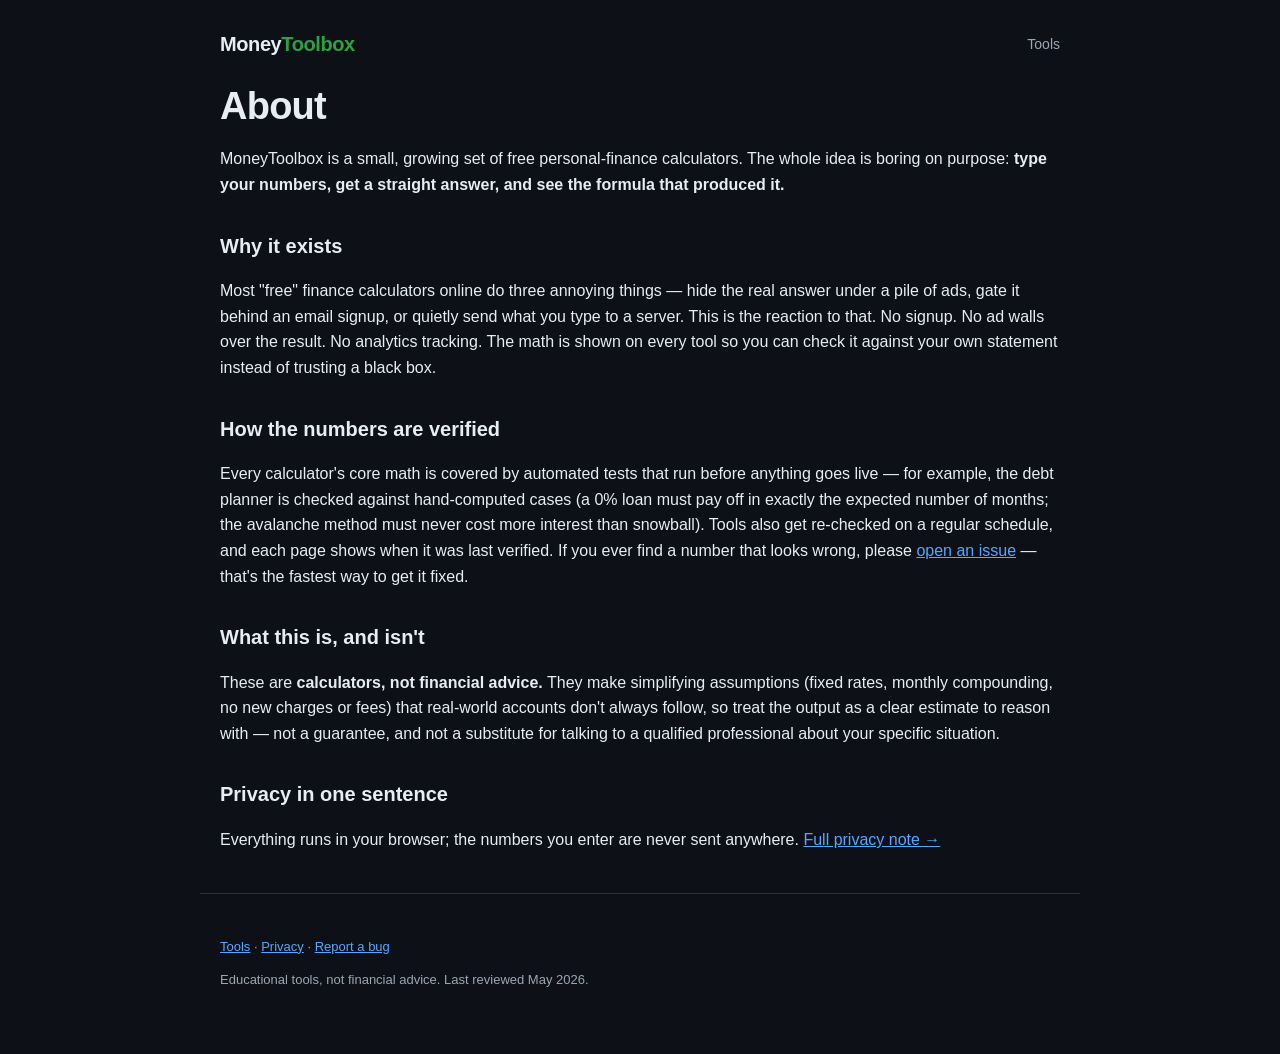
==== about/index.html @ b95fe881 "Make site read as human-made & E-E-A-T credible: drop autonomous footer, add About/Privacy, methodol" ====
<!doctype html>
<html lang="en">
<head>
  <meta charset="utf-8">
  <meta name="viewport" content="width=device-width, initial-scale=1">
  <title>About MoneyToolbox — why it exists and how the math is checked</title>
  <meta name="description" content="MoneyToolbox is a small set of free, no-signup personal-finance calculators. Here's why it exists, how the calculations are verified, and what it is and isn't.">
  <link rel="canonical" href="https://jjackk0k.github.io/moneytoolbox-site/about/">
  <link rel="stylesheet" href="../assets/style.css">
</head>
<body>
  <header>
    <a class="brand" href="../">Money<span>Toolbox</span></a>
    <nav class="nav"><a href="../">Tools</a></nav>
  </header>
  <main class="prose">
    <h1>About</h1>
    <p>MoneyToolbox is a small, growing set of free personal-finance calculators. The whole idea is
    boring on purpose: <strong>type your numbers, get a straight answer, and see the formula that produced it.</strong></p>

    <h2>Why it exists</h2>
    <p>Most "free" finance calculators online do three annoying things — hide the real answer under a pile of
    ads, gate it behind an email signup, or quietly send what you type to a server. This is the reaction to that.
    No signup. No ad walls over the result. No analytics tracking. The math is shown on every tool so you can
    check it against your own statement instead of trusting a black box.</p>

    <h2>How the numbers are verified</h2>
    <p>Every calculator's core math is covered by automated tests that run before anything goes live — for example,
    the debt planner is checked against hand-computed cases (a 0% loan must pay off in exactly the expected number
    of months; the avalanche method must never cost more interest than snowball). Tools also get re-checked on a
    regular schedule, and each page shows when it was last verified. If you ever find a number that looks wrong,
    please <a href="https://github.com/jjackk0k/moneytoolbox-site/issues" rel="noopener" target="_blank">open an issue</a> —
    that's the fastest way to get it fixed.</p>

    <h2>What this is, and isn't</h2>
    <p>These are <strong>calculators, not financial advice.</strong> They make simplifying assumptions (fixed rates,
    monthly compounding, no new charges or fees) that real-world accounts don't always follow, so treat the output as
    a clear estimate to reason with — not a guarantee, and not a substitute for talking to a qualified professional
    about your specific situation.</p>

    <h2>Privacy in one sentence</h2>
    <p>Everything runs in your browser; the numbers you enter are never sent anywhere.
    <a href="../privacy/">Full privacy note →</a></p>
  </main>
  <footer>
    <p><a href="../">Tools</a> · <a href="../privacy/">Privacy</a> · <a href="https://github.com/jjackk0k/moneytoolbox-site/issues">Report a bug</a></p>
    <p class="muted">Educational tools, not financial advice. Last reviewed May 2026.</p>
  </footer>
</body>
</html>
---- assets/style.css ----
:root {
  --bg: #0d1117; --card: #161b22; --line: #283040; --ink: #e6edf3;
  --muted: #9aa7b4; --accent: #2ea043; --accent2: #58a6ff; --warn: #d29922;
  --radius: 12px; --max: 880px;
}
* { box-sizing: border-box; }
body {
  margin: 0; background: var(--bg); color: var(--ink);
  font: 16px/1.6 -apple-system, Segoe UI, Roboto, Helvetica, Arial, sans-serif;
}
a { color: var(--accent2); }
header, main, footer { max-width: var(--max); margin: 0 auto; padding: 0 20px; }
header { padding-top: 28px; padding-bottom: 8px; }
.brand { font-weight: 700; font-size: 20px; letter-spacing: -.02em; }
.brand span { color: var(--accent); }
h1 { font-size: clamp(26px, 4vw, 38px); letter-spacing: -.02em; margin: .2em 0; }
h2 { font-size: 20px; margin-top: 1.6em; }
.lead { color: var(--muted); font-size: 18px; }
.card { background: var(--card); border: 1px solid var(--line); border-radius: var(--radius); padding: 20px; margin: 16px 0; }
.grid { display: grid; gap: 14px; grid-template-columns: repeat(auto-fill, minmax(240px, 1fr)); }
.tool-link { display: block; text-decoration: none; color: inherit; }
.tool-link:hover .card { border-color: var(--accent2); }
.tool-link .card { margin: 0; height: 100%; }
.tool-link h3 { margin: 0 0 6px; }
.tool-link p { margin: 0; color: var(--muted); font-size: 14px; }
label { display: block; font-size: 13px; color: var(--muted); margin: 10px 0 4px; }
input, select { width: 100%; padding: 9px 11px; background: #0b0f14; color: var(--ink);
  border: 1px solid var(--line); border-radius: 8px; font-size: 15px; }
button { cursor: pointer; border: 0; border-radius: 8px; padding: 10px 16px; font-weight: 600; font-size: 15px; }
.btn-primary { background: var(--accent); color: #04130a; }
.btn-ghost { background: transparent; color: var(--accent2); border: 1px solid var(--line); }
table { width: 100%; border-collapse: collapse; margin: 8px 0; }
th, td { text-align: left; padding: 8px 10px; border-bottom: 1px solid var(--line); font-size: 14px; }
th { color: var(--muted); font-weight: 600; }
.debt-row { display: grid; grid-template-columns: 1.4fr 1fr 1fr 1fr auto; gap: 8px; align-items: end; margin-bottom: 8px; }
.result-big { font-size: 28px; font-weight: 700; }
.win { color: var(--accent); }
.muted { color: var(--muted); }
.affiliate-slot { border: 1px dashed var(--line); border-radius: 8px; padding: 12px; color: var(--muted); font-size: 13px; }
footer { color: var(--muted); font-size: 13px; padding: 30px 20px 50px; border-top: 1px solid var(--line); margin-top: 40px; }
.disclaimer { font-size: 12px; color: var(--muted); margin-top: 8px; }
@media (max-width: 620px) { .debt-row { grid-template-columns: 1fr 1fr; } }

/* --- header / nav --- */
header { display: flex; align-items: center; justify-content: space-between; }
.brand { text-decoration: none; color: var(--ink); }
.nav a { font-size: 14px; text-decoration: none; color: var(--muted); }
.nav a:hover { color: var(--accent2); }

/* --- hero gets its own treatment so the page isn't one uniform grid --- */
.hero { padding: 18px 0 6px; border-bottom: 1px solid var(--line); margin-bottom: 8px; }
.hero h1 { background: linear-gradient(90deg, var(--ink), #b9c6d3); -webkit-background-clip: text; background-clip: text; }

/* --- tool cards: feature card is larger/accented, "soon" cards are quieter --- */
.feature { border-left: 3px solid var(--accent); }
.soon { opacity: .72; }
.tag { display: inline-block; margin-top: 10px; font-size: 11px; font-weight: 700; letter-spacing: .04em;
  text-transform: uppercase; color: #04130a; background: var(--accent); padding: 2px 8px; border-radius: 20px; }
.muted-tag { background: transparent; color: var(--muted); border: 1px solid var(--line); }

/* --- intentionally distinct callout blocks (breaks visual uniformity) --- */
.note { border-left: 3px solid var(--accent2); background: #11161d; }
.example { border-left: 3px solid var(--warn); background: #1a160f; }
.example h3 { margin-top: 0; color: var(--warn); }
details { border-bottom: 1px solid var(--line); padding: 10px 0; }
details summary { cursor: pointer; font-weight: 600; }
details p { color: var(--muted); margin: 8px 0 0; }
.prose p { margin: 10px 0; }
.prose code { background: #0b0f14; border: 1px solid var(--line); border-radius: 5px; padding: 1px 6px; font-size: 13px; }
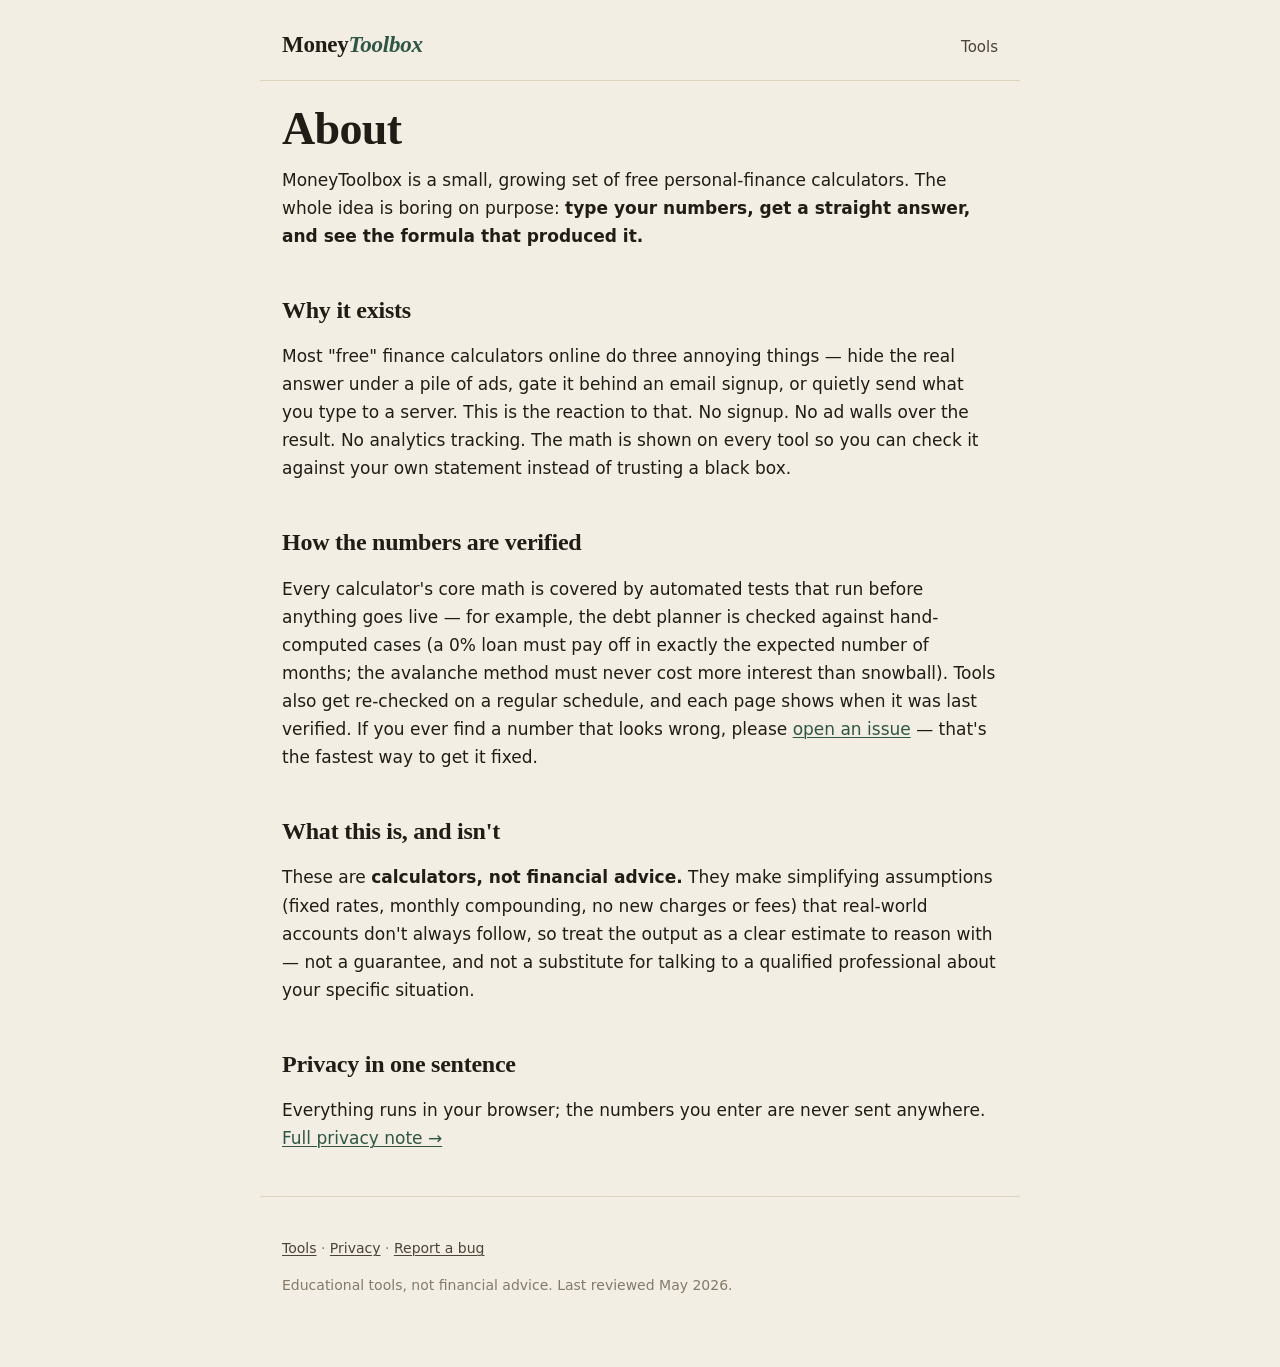
==== commit 33cb1021: "Redesign: warm editorial light theme (kill AI-slop dark/neon/gradient look); add favicon, hand-drawn" ====
--- a/about/index.html
+++ b/about/index.html
@@ -6,6 +6,7 @@
   <title>About MoneyToolbox — why it exists and how the math is checked</title>
   <meta name="description" content="MoneyToolbox is a small set of free, no-signup personal-finance calculators. Here's why it exists, how the calculations are verified, and what it is and isn't.">
   <link rel="canonical" href="https://jjackk0k.github.io/moneytoolbox-site/about/">
+  <link rel="icon" href="../assets/favicon.svg" type="image/svg+xml">
   <link rel="stylesheet" href="../assets/style.css">
 </head>
 <body>
--- a/assets/style.css
+++ b/assets/style.css
@@ -1,69 +1,155 @@
+/* MoneyToolbox — warm editorial light theme.
+   Deliberately NOT the dark-neon-gradient "AI default": paper background, serif display
+   typography, hairline rules, a grounded palette, intentional asymmetry, subtle paper grain. */
+
 :root {
-  --bg: #0d1117; --card: #161b22; --line: #283040; --ink: #e6edf3;
-  --muted: #9aa7b4; --accent: #2ea043; --accent2: #58a6ff; --warn: #d29922;
-  --radius: 12px; --max: 880px;
+  --paper: #f4efe4;        /* warm off-white (not pure white, not dark) */
+  --paper-2: #efe8d8;
+  --card: #fffdf7;         /* slightly lifted card on paper */
+  --ink: #211c15;          /* warm near-black */
+  --ink-soft: #4b4338;
+  --muted: #837a6a;
+  --line: #ddd3bf;         /* warm hairline */
+  --line-strong: #c8bca2;
+  --pine: #2f5645;         /* grounded deep green — money/trust, not neon */
+  --pine-deep: #234034;
+  --clay: #b55b32;         /* warm clay accent for highlights */
+  --gold: #b8893a;
+  --radius: 6px;           /* restrained, not pill-everything */
+  --max: 760px;
+  --serif: "Iowan Old Style", "Palatino Linotype", Palatino, "Book Antiqua", Georgia, serif;
+  --sans: "Avenir Next", "Segoe UI", Tahoma, system-ui, -apple-system, sans-serif;
 }
+
 * { box-sizing: border-box; }
+
+html { -webkit-text-size-adjust: 100%; }
 body {
-  margin: 0; background: var(--bg); color: var(--ink);
-  font: 16px/1.6 -apple-system, Segoe UI, Roboto, Helvetica, Arial, sans-serif;
+  margin: 0;
+  color: var(--ink);
+  background-color: var(--paper);
+  /* faint paper grain — texture is a key "human-made" signal */
+  background-image: url("data:image/svg+xml,%3Csvg xmlns='http://www.w3.org/2000/svg' width='160' height='160'%3E%3Cfilter id='n'%3E%3CfeTurbulence type='fractalNoise' baseFrequency='0.9' numOctaves='2' stitchTiles='stitch'/%3E%3C/filter%3E%3Crect width='100%25' height='100%25' filter='url(%23n)' opacity='0.035'/%3E%3C/svg%3E");
+  font-family: var(--sans);
+  font-size: 17px;
+  line-height: 1.65;
 }
-a { color: var(--accent2); }
-header, main, footer { max-width: var(--max); margin: 0 auto; padding: 0 20px; }
-header { padding-top: 28px; padding-bottom: 8px; }
-.brand { font-weight: 700; font-size: 20px; letter-spacing: -.02em; }
-.brand span { color: var(--accent); }
-h1 { font-size: clamp(26px, 4vw, 38px); letter-spacing: -.02em; margin: .2em 0; }
-h2 { font-size: 20px; margin-top: 1.6em; }
-.lead { color: var(--muted); font-size: 18px; }
-.card { background: var(--card); border: 1px solid var(--line); border-radius: var(--radius); padding: 20px; margin: 16px 0; }
-.grid { display: grid; gap: 14px; grid-template-columns: repeat(auto-fill, minmax(240px, 1fr)); }
-.tool-link { display: block; text-decoration: none; color: inherit; }
-.tool-link:hover .card { border-color: var(--accent2); }
-.tool-link .card { margin: 0; height: 100%; }
-.tool-link h3 { margin: 0 0 6px; }
-.tool-link p { margin: 0; color: var(--muted); font-size: 14px; }
-label { display: block; font-size: 13px; color: var(--muted); margin: 10px 0 4px; }
-input, select { width: 100%; padding: 9px 11px; background: #0b0f14; color: var(--ink);
-  border: 1px solid var(--line); border-radius: 8px; font-size: 15px; }
-button { cursor: pointer; border: 0; border-radius: 8px; padding: 10px 16px; font-weight: 600; font-size: 15px; }
-.btn-primary { background: var(--accent); color: #04130a; }
-.btn-ghost { background: transparent; color: var(--accent2); border: 1px solid var(--line); }
-table { width: 100%; border-collapse: collapse; margin: 8px 0; }
-th, td { text-align: left; padding: 8px 10px; border-bottom: 1px solid var(--line); font-size: 14px; }
-th { color: var(--muted); font-weight: 600; }
-.debt-row { display: grid; grid-template-columns: 1.4fr 1fr 1fr 1fr auto; gap: 8px; align-items: end; margin-bottom: 8px; }
-.result-big { font-size: 28px; font-weight: 700; }
-.win { color: var(--accent); }
+
+a { color: var(--pine); text-decoration-thickness: 1px; text-underline-offset: 2px; }
+a:hover { color: var(--clay); }
+
+header, main, footer { max-width: var(--max); margin: 0 auto; padding: 0 22px; }
+
+/* --- header: a real wordmark, asymmetric, with a hairline rule under it --- */
+header {
+  display: flex; align-items: baseline; justify-content: space-between;
+  padding-top: 26px; padding-bottom: 16px; margin-bottom: 6px;
+  border-bottom: 1px solid var(--line);
+}
+.brand {
+  font-family: var(--serif); font-size: 23px; font-weight: 600; letter-spacing: -.01em;
+  color: var(--ink); text-decoration: none;
+}
+.brand span { color: var(--pine); font-style: italic; }   /* a small typographic quirk */
+.nav a { font-size: 15px; color: var(--ink-soft); text-decoration: none; }
+.nav a:hover { color: var(--clay); text-decoration: underline; }
+
+/* --- headings: serif display, left-aligned, no gradients --- */
+h1 {
+  font-family: var(--serif); font-weight: 600;
+  font-size: clamp(30px, 5.5vw, 46px); line-height: 1.08; letter-spacing: -.015em;
+  margin: .5em 0 .25em;
+}
+h2 { font-family: var(--serif); font-weight: 600; font-size: 24px; letter-spacing: -.01em; margin: 1.7em 0 .4em; }
+h3 { font-family: var(--serif); font-weight: 600; font-size: 19px; margin: 0 0 6px; }
+
+.lead { font-size: 20px; line-height: 1.55; color: var(--ink-soft); max-width: 60ch; }
+
+/* hero: asymmetric, with a hand-drawn underline accent under the headline */
+.hero { padding: 10px 0 4px; }
+.hero h1 { position: relative; display: inline-block; }
+.hero .underline { display: block; width: min(280px, 70%); height: 12px; margin: -2px 0 14px; color: var(--clay); }
+
+/* --- cards: flat, hairline-bordered, NOT glowing/rounded-pill --- */
+.card {
+  background: var(--card); border: 1px solid var(--line);
+  border-radius: var(--radius); padding: 22px 24px; margin: 18px 0;
+  box-shadow: 0 1px 0 var(--line);   /* a printed-edge feel, not a neon glow */
+}
+
+/* --- tools: a featured editorial entry + a quieter list, not a uniform 3-grid --- */
+.grid { display: flex; flex-direction: column; gap: 0; margin-top: 6px; }
+.tool-link { display: block; text-decoration: none; color: inherit; border-top: 1px solid var(--line); }
+.tool-link:first-child { border-top: 0; }
+.tool-link .card {
+  margin: 0; border-radius: 0; border: 0; box-shadow: none; background: transparent;
+  padding: 20px 4px; display: flex; gap: 16px; align-items: baseline; transition: padding-left .15s ease;
+}
+.tool-link:hover .card { padding-left: 12px; }
+.tool-link .card::before {
+  content: "→"; color: var(--clay); font-size: 18px; opacity: 0; transition: opacity .15s ease; margin-left: -22px;
+}
+.tool-link:hover .card::before { opacity: 1; }
+.tool-link h3 { flex: 0 0 auto; }
+.tool-link .card > div { flex: 1; }
+.tool-link p { margin: 4px 0 0; color: var(--muted); font-size: 15.5px; }
+.feature h3 { color: var(--pine-deep); }
+.soon { opacity: .55; }
+
+.tag { display: inline-block; margin-top: 8px; font-family: var(--sans); font-size: 11px; font-weight: 700;
+  letter-spacing: .08em; text-transform: uppercase; color: var(--pine); }
+.muted-tag { color: var(--muted); }
+
+/* --- forms --- */
+label { display: block; font-size: 14px; color: var(--ink-soft); font-weight: 600; margin: 14px 0 5px; }
+input, select {
+  width: 100%; padding: 10px 12px; background: #fffefb; color: var(--ink);
+  border: 1px solid var(--line-strong); border-radius: var(--radius); font: inherit; font-size: 16px;
+}
+input:focus, select:focus { outline: 2px solid var(--pine); outline-offset: 0; border-color: var(--pine); }
+
+button { cursor: pointer; border: 1px solid transparent; border-radius: var(--radius); padding: 11px 20px; font: inherit; font-weight: 600; font-size: 16px; }
+.btn-primary { background: var(--pine); color: #f7f4ea; }
+.btn-primary:hover { background: var(--pine-deep); }
+.btn-ghost { background: transparent; color: var(--pine); border-color: var(--line-strong); }
+.btn-ghost:hover { border-color: var(--pine); }
+
+/* --- tables --- */
+table { width: 100%; border-collapse: collapse; margin: 10px 0; }
+th, td { text-align: left; padding: 9px 10px; border-bottom: 1px solid var(--line); font-size: 15px; }
+th { color: var(--muted); font-weight: 600; font-size: 13px; letter-spacing: .02em; text-transform: uppercase; }
+
+.debt-row { display: grid; grid-template-columns: 1.4fr 1fr 1fr 1fr auto; gap: 9px; align-items: end; margin-bottom: 9px; }
+
+/* --- results: the big number is serif, editorial --- */
+.result-big { font-family: var(--serif); font-size: 40px; font-weight: 600; line-height: 1.1; color: var(--pine-deep); margin: 6px 0; }
+.win { color: var(--pine); }
 .muted { color: var(--muted); }
-.affiliate-slot { border: 1px dashed var(--line); border-radius: 8px; padding: 12px; color: var(--muted); font-size: 13px; }
-footer { color: var(--muted); font-size: 13px; padding: 30px 20px 50px; border-top: 1px solid var(--line); margin-top: 40px; }
-.disclaimer { font-size: 12px; color: var(--muted); margin-top: 8px; }
-@media (max-width: 620px) { .debt-row { grid-template-columns: 1fr 1fr; } }
 
-/* --- header / nav --- */
-header { display: flex; align-items: center; justify-content: space-between; }
-.brand { text-decoration: none; color: var(--ink); }
-.nav a { font-size: 14px; text-decoration: none; color: var(--muted); }
-.nav a:hover { color: var(--accent2); }
+/* --- distinct callouts (break uniformity): example=clay edge, note=pine edge --- */
+.note { border: 0; border-left: 3px solid var(--pine); background: var(--paper-2); box-shadow: none; }
+.example { border: 0; border-left: 3px solid var(--clay); background: #f6ece0; box-shadow: none; }
+.example h3 { color: var(--clay); }
 
-/* --- hero gets its own treatment so the page isn't one uniform grid --- */
-.hero { padding: 18px 0 6px; border-bottom: 1px solid var(--line); margin-bottom: 8px; }
-.hero h1 { background: linear-gradient(90deg, var(--ink), #b9c6d3); -webkit-background-clip: text; background-clip: text; }
+.affiliate-slot { border: 1px dashed var(--line-strong); background: transparent; box-shadow: none; color: var(--muted); font-size: 14px; }
 
-/* --- tool cards: feature card is larger/accented, "soon" cards are quieter --- */
-.feature { border-left: 3px solid var(--accent); }
-.soon { opacity: .72; }
-.tag { display: inline-block; margin-top: 10px; font-size: 11px; font-weight: 700; letter-spacing: .04em;
-  text-transform: uppercase; color: #04130a; background: var(--accent); padding: 2px 8px; border-radius: 20px; }
-.muted-tag { background: transparent; color: var(--muted); border: 1px solid var(--line); }
+details { border-bottom: 1px solid var(--line); padding: 11px 0; }
+details summary { cursor: pointer; font-weight: 600; color: var(--ink); }
+details summary:hover { color: var(--pine); }
+details p { color: var(--ink-soft); margin: 9px 0 0; }
 
-/* --- intentionally distinct callout blocks (breaks visual uniformity) --- */
-.note { border-left: 3px solid var(--accent2); background: #11161d; }
-.example { border-left: 3px solid var(--warn); background: #1a160f; }
-.example h3 { margin-top: 0; color: var(--warn); }
-details { border-bottom: 1px solid var(--line); padding: 10px 0; }
-details summary { cursor: pointer; font-weight: 600; }
-details p { color: var(--muted); margin: 8px 0 0; }
-.prose p { margin: 10px 0; }
-.prose code { background: #0b0f14; border: 1px solid var(--line); border-radius: 5px; padding: 1px 6px; font-size: 13px; }
+.prose p { margin: 12px 0; max-width: 68ch; }
+.prose code { background: var(--paper-2); border: 1px solid var(--line); border-radius: 4px; padding: 1px 6px; font-size: 14px; font-family: "SF Mono", "Cascadia Mono", Menlo, Consolas, monospace; }
+.disclaimer { font-size: 13px; color: var(--muted); font-style: italic; margin-top: 10px; }
+
+footer {
+  color: var(--muted); font-size: 14px; padding: 26px 22px 56px; margin-top: 44px;
+  border-top: 1px solid var(--line);
+}
+footer a { color: var(--ink-soft); }
+
+@media (max-width: 620px) {
+  body { font-size: 16px; }
+  .debt-row { grid-template-columns: 1fr 1fr; }
+  .tool-link .card { flex-direction: column; gap: 2px; }
+}
